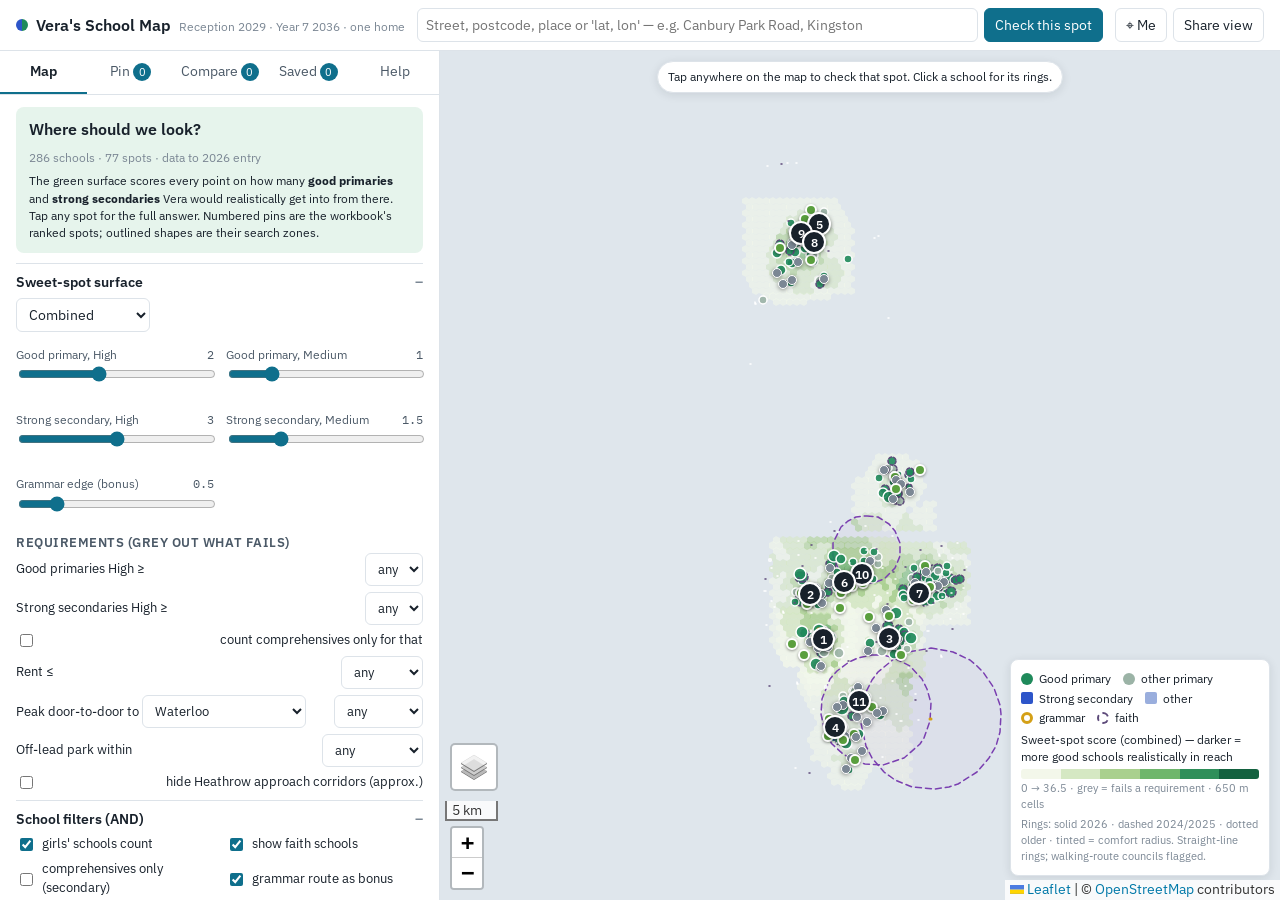
==== index.html @ d2e93e6a "Vera's School Map — interactive map, data, yearly-refresh tooling Co-Authored-By: Claude Fable 5.1 <" ====
<!doctype html>
<html lang="en-GB">
<head>
<meta charset="utf-8">
<meta name="viewport" content="width=device-width, initial-scale=1, viewport-fit=cover">
<title>Vera's School Map</title>
<meta name="description" content="Where to rent in the UK from autumn 2028 so that one home works for state Reception 2029 and secondary 2036 — schools, chance of a place, rent, commute.">
<link rel="manifest" href="manifest.webmanifest">
<link rel="icon" href="icon.svg" type="image/svg+xml">
<link rel="apple-touch-icon" href="icon.svg">
<meta name="theme-color" content="#0f6f8c">
<meta name="apple-mobile-web-app-capable" content="yes">
<meta name="apple-mobile-web-app-title" content="School Map">
<link rel="preconnect" href="https://fonts.googleapis.com">
<link rel="stylesheet" href="https://fonts.googleapis.com/css2?family=IBM+Plex+Sans:ital,wght@0,400;0,500;0,600;1,400&family=IBM+Plex+Mono:wght@400;500&display=swap">
<link rel="stylesheet" href="vendor/leaflet.css">
<link rel="stylesheet" href="app.css">
</head>
<body>
<div id="app">
  <header id="topbar">
    <div class="brand"><span class="brand-mark"></span><span class="brand-name">Vera's School Map</span><span class="brand-sub">Reception 2029 · Year 7 2036 · one home</span></div>
    <form id="searchForm" class="search" autocomplete="off">
      <input id="searchBox" type="search" placeholder="Street, postcode, place or 'lat, lon' — e.g. Canbury Park Road, Kingston" aria-label="Search a postcode or coordinates">
      <button type="submit" class="btn btn-primary">Check this spot</button>
    </form>
    <div class="topbar-actions">
      <button id="btnLocate" class="btn btn-ghost" title="Use my location">⌖ Me</button>
      <button id="btnShare" class="btn btn-ghost" title="Copy a link to this view">Share view</button>
      <button id="btnPanel" class="btn btn-ghost only-mobile" aria-expanded="true">Panel</button>
    </div>
  </header>

  <main id="main">
    <aside id="panel" class="open">
      <nav class="tabs" role="tablist">
        <button class="tab active" data-tab="explore" role="tab">Map</button>
        <button class="tab" data-tab="pin" role="tab">Pin <span id="pinBadge" class="badge" hidden></span></button>
        <button class="tab" data-tab="compare" role="tab">Compare <span id="compareBadge" class="badge" hidden></span></button>
        <button class="tab" data-tab="saved" role="tab">Saved <span id="savedBadge" class="badge" hidden></span></button>
        <button class="tab" data-tab="help" role="tab">Help</button>
      </nav>
      <div class="panel-body">
        <section id="tab-explore" class="tabpane active"></section>
        <section id="tab-pin" class="tabpane"></section>
        <section id="tab-compare" class="tabpane"></section>
        <section id="tab-saved" class="tabpane"></section>
        <section id="tab-help" class="tabpane"></section>
      </div>
    </aside>
    <div id="mapwrap">
      <div id="map" role="application" aria-label="Map"></div>
      <div id="legend" class="legend"></div>
      <div id="hint" class="hint">Tap anywhere on the map to check that spot. Click a school for its rings.</div>
      <div id="toast" class="toast" hidden></div>
    </div>
  </main>
</div>

<script src="vendor/leaflet.js"></script>
<!-- data: one global each, editable without rebuilding the app -->
<script src="data/config.js"></script>
<script src="data/rules.js"></script>
<script src="data/schools.js"></script>
<script src="data/homes.js"></script>
<script src="data/chance_ref.js"></script>
<script src="data/rents.js"></script>
<script src="data/commute_costs.js"></script>
<script src="data/areas.js"></script>
<script src="data/meta.js"></script>
<script src="data/stations.js"></script>
<script src="data/parks.js"></script>
<script src="data/extras.js"></script>
<script src="data/nature.js"></script>
<script src="engine.js"></script>
<script src="app.js"></script>
<script src="panel.js"></script>
<script src="chat.js"></script>
<script src="enrich.js"></script>
</body>
</html>
---- vendor/leaflet.css ----
/* required styles */

.leaflet-pane,
.leaflet-tile,
.leaflet-marker-icon,
.leaflet-marker-shadow,
.leaflet-tile-container,
.leaflet-pane > svg,
.leaflet-pane > canvas,
.leaflet-zoom-box,
.leaflet-image-layer,
.leaflet-layer {
	position: absolute;
	left: 0;
	top: 0;
	}
.leaflet-container {
	overflow: hidden;
	}
.leaflet-tile,
.leaflet-marker-icon,
.leaflet-marker-shadow {
	-webkit-user-select: none;
	   -moz-user-select: none;
	        user-select: none;
	  -webkit-user-drag: none;
	}
/* Prevents IE11 from highlighting tiles in blue */
.leaflet-tile::selection {
	background: transparent;
}
/* Safari renders non-retina tile on retina better with this, but Chrome is worse */
.leaflet-safari .leaflet-tile {
	image-rendering: -webkit-optimize-contrast;
	}
/* hack that prevents hw layers "stretching" when loading new tiles */
.leaflet-safari .leaflet-tile-container {
	width: 1600px;
	height: 1600px;
	-webkit-transform-origin: 0 0;
	}
.leaflet-marker-icon,
.leaflet-marker-shadow {
	display: block;
	}
/* .leaflet-container svg: reset svg max-width decleration shipped in Joomla! (joomla.org) 3.x */
/* .leaflet-container img: map is broken in FF if you have max-width: 100% on tiles */
.leaflet-container .leaflet-overlay-pane svg {
	max-width: none !important;
	max-height: none !important;
	}
.leaflet-container .leaflet-marker-pane img,
.leaflet-container .leaflet-shadow-pane img,
.leaflet-container .leaflet-tile-pane img,
.leaflet-container img.leaflet-image-layer,
.leaflet-container .leaflet-tile {
	max-width: none !important;
	max-height: none !important;
	width: auto;
	padding: 0;
	}

.leaflet-container img.leaflet-tile {
	/* See: https://bugs.chromium.org/p/chromium/issues/detail?id=600120 */
	mix-blend-mode: plus-lighter;
}

.leaflet-container.leaflet-touch-zoom {
	-ms-touch-action: pan-x pan-y;
	touch-action: pan-x pan-y;
	}
.leaflet-container.leaflet-touch-drag {
	-ms-touch-action: pinch-zoom;
	/* Fallback for FF which doesn't support pinch-zoom */
	touch-action: none;
	touch-action: pinch-zoom;
}
.leaflet-container.leaflet-touch-drag.leaflet-touch-zoom {
	-ms-touch-action: none;
	touch-action: none;
}
.leaflet-container {
	-webkit-tap-highlight-color: transparent;
}
.leaflet-container a {
	-webkit-tap-highlight-color: rgba(51, 181, 229, 0.4);
}
.leaflet-tile {
	filter: inherit;
	visibility: hidden;
	}
.leaflet-tile-loaded {
	visibility: inherit;
	}
.leaflet-zoom-box {
	width: 0;
	height: 0;
	-moz-box-sizing: border-box;
	     box-sizing: border-box;
	z-index: 800;
	}
/* workaround for https://bugzilla.mozilla.org/show_bug.cgi?id=888319 */
.leaflet-overlay-pane svg {
	-moz-user-select: none;
	}

.leaflet-pane         { z-index: 400; }

.leaflet-tile-pane    { z-index: 200; }
.leaflet-overlay-pane { z-index: 400; }
.leaflet-shadow-pane  { z-index: 500; }
.leaflet-marker-pane  { z-index: 600; }
.leaflet-tooltip-pane   { z-index: 650; }
.leaflet-popup-pane   { z-index: 700; }

.leaflet-map-pane canvas { z-index: 100; }
.leaflet-map-pane svg    { z-index: 200; }

.leaflet-vml-shape {
	width: 1px;
	height: 1px;
	}
.lvml {
	behavior: url(#default#VML);
	display: inline-block;
	position: absolute;
	}


/* control positioning */

.leaflet-control {
	position: relative;
	z-index: 800;
	pointer-events: visiblePainted; /* IE 9-10 doesn't have auto */
	pointer-events: auto;
	}
.leaflet-top,
.leaflet-bottom {
	position: absolute;
	z-index: 1000;
	pointer-events: none;
	}
.leaflet-top {
	top: 0;
	}
.leaflet-right {
	right: 0;
	}
.leaflet-bottom {
	bottom: 0;
	}
.leaflet-left {
	left: 0;
	}
.leaflet-control {
	float: left;
	clear: both;
	}
.leaflet-right .leaflet-control {
	float: right;
	}
.leaflet-top .leaflet-control {
	margin-top: 10px;
	}
.leaflet-bottom .leaflet-control {
	margin-bottom: 10px;
	}
.leaflet-left .leaflet-control {
	margin-left: 10px;
	}
.leaflet-right .leaflet-control {
	margin-right: 10px;
	}


/* zoom and fade animations */

.leaflet-fade-anim .leaflet-popup {
	opacity: 0;
	-webkit-transition: opacity 0.2s linear;
	   -moz-transition: opacity 0.2s linear;
	        transition: opacity 0.2s linear;
	}
.leaflet-fade-anim .leaflet-map-pane .leaflet-popup {
	opacity: 1;
	}
.leaflet-zoom-animated {
	-webkit-transform-origin: 0 0;
	    -ms-transform-origin: 0 0;
	        transform-origin: 0 0;
	}
svg.leaflet-zoom-animated {
	will-change: transform;
}

.leaflet-zoom-anim .leaflet-zoom-animated {
	-webkit-transition: -webkit-transform 0.25s cubic-bezier(0,0,0.25,1);
	   -moz-transition:    -moz-transform 0.25s cubic-bezier(0,0,0.25,1);
	        transition:         transform 0.25s cubic-bezier(0,0,0.25,1);
	}
.leaflet-zoom-anim .leaflet-tile,
.leaflet-pan-anim .leaflet-tile {
	-webkit-transition: none;
	   -moz-transition: none;
	        transition: none;
	}

.leaflet-zoom-anim .leaflet-zoom-hide {
	visibility: hidden;
	}


/* cursors */

.leaflet-interactive {
	cursor: pointer;
	}
.leaflet-grab {
	cursor: -webkit-grab;
	cursor:    -moz-grab;
	cursor:         grab;
	}
.leaflet-crosshair,
.leaflet-crosshair .leaflet-interactive {
	cursor: crosshair;
	}
.leaflet-popup-pane,
.leaflet-control {
	cursor: auto;
	}
.leaflet-dragging .leaflet-grab,
.leaflet-dragging .leaflet-grab .leaflet-interactive,
.leaflet-dragging .leaflet-marker-draggable {
	cursor: move;
	cursor: -webkit-grabbing;
	cursor:    -moz-grabbing;
	cursor:         grabbing;
	}

/* marker & overlays interactivity */
.leaflet-marker-icon,
.leaflet-marker-shadow,
.leaflet-image-layer,
.leaflet-pane > svg path,
.leaflet-tile-container {
	pointer-events: none;
	}

.leaflet-marker-icon.leaflet-interactive,
.leaflet-image-layer.leaflet-interactive,
.leaflet-pane > svg path.leaflet-interactive,
svg.leaflet-image-layer.leaflet-interactive path {
	pointer-events: visiblePainted; /* IE 9-10 doesn't have auto */
	pointer-events: auto;
	}

/* visual tweaks */

.leaflet-container {
	background: #ddd;
	outline-offset: 1px;
	}
.leaflet-container a {
	color: #0078A8;
	}
.leaflet-zoom-box {
	border: 2px dotted #38f;
	background: rgba(255,255,255,0.5);
	}


/* general typography */
.leaflet-container {
	font-family: "Helvetica Neue", Arial, Helvetica, sans-serif;
	font-size: 12px;
	font-size: 0.75rem;
	line-height: 1.5;
	}


/* general toolbar styles */

.leaflet-bar {
	box-shadow: 0 1px 5px rgba(0,0,0,0.65);
	border-radius: 4px;
	}
.leaflet-bar a {
	background-color: #fff;
	border-bottom: 1px solid #ccc;
	width: 26px;
	height: 26px;
	line-height: 26px;
	display: block;
	text-align: center;
	text-decoration: none;
	color: black;
	}
.leaflet-bar a,
.leaflet-control-layers-toggle {
	background-position: 50% 50%;
	background-repeat: no-repeat;
	display: block;
	}
.leaflet-bar a:hover,
.leaflet-bar a:focus {
	background-color: #f4f4f4;
	}
.leaflet-bar a:first-child {
	border-top-left-radius: 4px;
	border-top-right-radius: 4px;
	}
.leaflet-bar a:last-child {
	border-bottom-left-radius: 4px;
	border-bottom-right-radius: 4px;
	border-bottom: none;
	}
.leaflet-bar a.leaflet-disabled {
	cursor: default;
	background-color: #f4f4f4;
	color: #bbb;
	}

.leaflet-touch .leaflet-bar a {
	width: 30px;
	height: 30px;
	line-height: 30px;
	}
.leaflet-touch .leaflet-bar a:first-child {
	border-top-left-radius: 2px;
	border-top-right-radius: 2px;
	}
.leaflet-touch .leaflet-bar a:last-child {
	border-bottom-left-radius: 2px;
	border-bottom-right-radius: 2px;
	}

/* zoom control */

.leaflet-control-zoom-in,
.leaflet-control-zoom-out {
	font: bold 18px 'Lucida Console', Monaco, monospace;
	text-indent: 1px;
	}

.leaflet-touch .leaflet-control-zoom-in, .leaflet-touch .leaflet-control-zoom-out  {
	font-size: 22px;
	}


/* layers control */

.leaflet-control-layers {
	box-shadow: 0 1px 5px rgba(0,0,0,0.4);
	background: #fff;
	border-radius: 5px;
	}
.leaflet-control-layers-toggle {
	background-image: url(images/layers.png);
	width: 36px;
	height: 36px;
	}
.leaflet-retina .leaflet-control-layers-toggle {
	background-image: url(images/layers-2x.png);
	background-size: 26px 26px;
	}
.leaflet-touch .leaflet-control-layers-toggle {
	width: 44px;
	height: 44px;
	}
.leaflet-control-layers .leaflet-control-layers-list,
.leaflet-control-layers-expanded .leaflet-control-layers-toggle {
	display: none;
	}
.leaflet-control-layers-expanded .leaflet-control-layers-list {
	display: block;
	position: relative;
	}
.leaflet-control-layers-expanded {
	padding: 6px 10px 6px 6px;
	color: #333;
	background: #fff;
	}
.leaflet-control-layers-scrollbar {
	overflow-y: scroll;
	overflow-x: hidden;
	padding-right: 5px;
	}
.leaflet-control-layers-selector {
	margin-top: 2px;
	position: relative;
	top: 1px;
	}
.leaflet-control-layers label {
	display: block;
	font-size: 13px;
	font-size: 1.08333em;
	}
.leaflet-control-layers-separator {
	height: 0;
	border-top: 1px solid #ddd;
	margin: 5px -10px 5px -6px;
	}

/* Default icon URLs */
.leaflet-default-icon-path { /* used only in path-guessing heuristic, see L.Icon.Default */
	background-image: url(images/marker-icon.png);
	}


/* attribution and scale controls */

.leaflet-container .leaflet-control-attribution {
	background: #fff;
	background: rgba(255, 255, 255, 0.8);
	margin: 0;
	}
.leaflet-control-attribution,
.leaflet-control-scale-line {
	padding: 0 5px;
	color: #333;
	line-height: 1.4;
	}
.leaflet-control-attribution a {
	text-decoration: none;
	}
.leaflet-control-attribution a:hover,
.leaflet-control-attribution a:focus {
	text-decoration: underline;
	}
.leaflet-attribution-flag {
	display: inline !important;
	vertical-align: baseline !important;
	width: 1em;
	height: 0.6669em;
	}
.leaflet-left .leaflet-control-scale {
	margin-left: 5px;
	}
.leaflet-bottom .leaflet-control-scale {
	margin-bottom: 5px;
	}
.leaflet-control-scale-line {
	border: 2px solid #777;
	border-top: none;
	line-height: 1.1;
	padding: 2px 5px 1px;
	white-space: nowrap;
	-moz-box-sizing: border-box;
	     box-sizing: border-box;
	background: rgba(255, 255, 255, 0.8);
	text-shadow: 1px 1px #fff;
	}
.leaflet-control-scale-line:not(:first-child) {
	border-top: 2px solid #777;
	border-bottom: none;
	margin-top: -2px;
	}
.leaflet-control-scale-line:not(:first-child):not(:last-child) {
	border-bottom: 2px solid #777;
	}

.leaflet-touch .leaflet-control-attribution,
.leaflet-touch .leaflet-control-layers,
.leaflet-touch .leaflet-bar {
	box-shadow: none;
	}
.leaflet-touch .leaflet-control-layers,
.leaflet-touch .leaflet-bar {
	border: 2px solid rgba(0,0,0,0.2);
	background-clip: padding-box;
	}


/* popup */

.leaflet-popup {
	position: absolute;
	text-align: center;
	margin-bottom: 20px;
	}
.leaflet-popup-content-wrapper {
	padding: 1px;
	text-align: left;
	border-radius: 12px;
	}
.leaflet-popup-content {
	margin: 13px 24px 13px 20px;
	line-height: 1.3;
	font-size: 13px;
	font-size: 1.08333em;
	min-height: 1px;
	}
.leaflet-popup-content p {
	margin: 17px 0;
	margin: 1.3em 0;
	}
.leaflet-popup-tip-container {
	width: 40px;
	height: 20px;
	position: absolute;
	left: 50%;
	margin-top: -1px;
	margin-left: -20px;
	overflow: hidden;
	pointer-events: none;
	}
.leaflet-popup-tip {
	width: 17px;
	height: 17px;
	padding: 1px;

	margin: -10px auto 0;
	pointer-events: auto;

	-webkit-transform: rotate(45deg);
	   -moz-transform: rotate(45deg);
	    -ms-transform: rotate(45deg);
	        transform: rotate(45deg);
	}
.leaflet-popup-content-wrapper,
.leaflet-popup-tip {
	background: white;
	color: #333;
	box-shadow: 0 3px 14px rgba(0,0,0,0.4);
	}
.leaflet-container a.leaflet-popup-close-button {
	position: absolute;
	top: 0;
	right: 0;
	border: none;
	text-align: center;
	width: 24px;
	height: 24px;
	font: 16px/24px Tahoma, Verdana, sans-serif;
	color: #757575;
	text-decoration: none;
	background: transparent;
	}
.leaflet-container a.leaflet-popup-close-button:hover,
.leaflet-container a.leaflet-popup-close-button:focus {
	color: #585858;
	}
.leaflet-popup-scrolled {
	overflow: auto;
	}

.leaflet-oldie .leaflet-popup-content-wrapper {
	-ms-zoom: 1;
	}
.leaflet-oldie .leaflet-popup-tip {
	width: 24px;
	margin: 0 auto;

	-ms-filter: "progid:DXImageTransform.Microsoft.Matrix(M11=0.70710678, M12=0.70710678, M21=-0.70710678, M22=0.70710678)";
	filter: progid:DXImageTransform.Microsoft.Matrix(M11=0.70710678, M12=0.70710678, M21=-0.70710678, M22=0.70710678);
	}

.leaflet-oldie .leaflet-control-zoom,
.leaflet-oldie .leaflet-control-layers,
.leaflet-oldie .leaflet-popup-content-wrapper,
.leaflet-oldie .leaflet-popup-tip {
	border: 1px solid #999;
	}


/* div icon */

.leaflet-div-icon {
	background: #fff;
	border: 1px solid #666;
	}


/* Tooltip */
/* Base styles for the element that has a tooltip */
.leaflet-tooltip {
	position: absolute;
	padding: 6px;
	background-color: #fff;
	border: 1px solid #fff;
	border-radius: 3px;
	color: #222;
	white-space: nowrap;
	-webkit-user-select: none;
	-moz-user-select: none;
	-ms-user-select: none;
	user-select: none;
	pointer-events: none;
	box-shadow: 0 1px 3px rgba(0,0,0,0.4);
	}
.leaflet-tooltip.leaflet-interactive {
	cursor: pointer;
	pointer-events: auto;
	}
.leaflet-tooltip-top:before,
.leaflet-tooltip-bottom:before,
.leaflet-tooltip-left:before,
.leaflet-tooltip-right:before {
	position: absolute;
	pointer-events: none;
	border: 6px solid transparent;
	background: transparent;
	content: "";
	}

/* Directions */

.leaflet-tooltip-bottom {
	margin-top: 6px;
}
.leaflet-tooltip-top {
	margin-top: -6px;
}
.leaflet-tooltip-bottom:before,
.leaflet-tooltip-top:before {
	left: 50%;
	margin-left: -6px;
	}
.leaflet-tooltip-top:before {
	bottom: 0;
	margin-bottom: -12px;
	border-top-color: #fff;
	}
.leaflet-tooltip-bottom:before {
	top: 0;
	margin-top: -12px;
	margin-left: -6px;
	border-bottom-color: #fff;
	}
.leaflet-tooltip-left {
	margin-left: -6px;
}
.leaflet-tooltip-right {
	margin-left: 6px;
}
.leaflet-tooltip-left:before,
.leaflet-tooltip-right:before {
	top: 50%;
	margin-top: -6px;
	}
.leaflet-tooltip-left:before {
	right: 0;
	margin-right: -12px;
	border-left-color: #fff;
	}
.leaflet-tooltip-right:before {
	left: 0;
	margin-left: -12px;
	border-right-color: #fff;
	}

/* Printing */

@media print {
	/* Prevent printers from removing background-images of controls. */
	.leaflet-control {
		-webkit-print-color-adjust: exact;
		print-color-adjust: exact;
		}
	}
---- app.css ----
/* Layout: top bar, left panel (bottom sheet on phones), map fills the rest. */
:root {
  --bg: #f3f5f7; --panel: #ffffff; --ink: #18212b; --ink-2: #4b5967; --ink-3: #7b8794; --line: #dde3e9; --line-2: #eef1f4;
  --accent: #0f6f8c; --accent-ink: #ffffff; --accent-soft: #e3f1f6;
  --prim: #1f8a5b; --prim-weak: #9bb3a6; --sec: #2d55c9; --sec-weak: #9aaedd; --sec-above: #6f87d6;
  --high: #1e8e4e; --medium: #d99a1b; --low: #e0702c; --verylow: #c0392b; --test: #7a3fb0; --unknown: #8a94a0; --faith: #a98bd0; --far: #5f9aa3;
  --good-bg: #e6f4ec; --warn-bg: #fbf1dc; --bad-bg: #f9e4e2;
  --font: 'IBM Plex Sans', system-ui, -apple-system, 'Segoe UI', Roboto, sans-serif;
  --mono: 'IBM Plex Mono', ui-monospace, 'SF Mono', Menlo, monospace;
  --radius: 8px; --shadow: 0 2px 10px rgba(20, 30, 40, .10);
  --panel-w: 440px;
  color-scheme: light;
}
@media (prefers-color-scheme: dark) { :root:not([data-theme="light"]) {
  --bg: #121a22; --panel: #18222c; --ink: #e8edf2; --ink-2: #b7c2cd; --ink-3: #8795a3; --line: #2a3745; --line-2: #22303d;
  --accent: #4fb3cf; --accent-ink: #0b1a20; --accent-soft: #15303a; --good-bg: #163526; --warn-bg: #3a2e12; --bad-bg: #3d1d1b;
  --prim: #3ab07a; --sec: #6f8fe8; --shadow: 0 2px 12px rgba(0,0,0,.5); color-scheme: dark; } }
:root[data-theme="dark"] {
  --bg: #121a22; --panel: #18222c; --ink: #e8edf2; --ink-2: #b7c2cd; --ink-3: #8795a3; --line: #2a3745; --line-2: #22303d;
  --accent: #4fb3cf; --accent-ink: #0b1a20; --accent-soft: #15303a; --good-bg: #163526; --warn-bg: #3a2e12; --bad-bg: #3d1d1b;
  --prim: #3ab07a; --sec: #6f8fe8; --shadow: 0 2px 12px rgba(0,0,0,.5); color-scheme: dark; }

* { box-sizing: border-box; }
html, body { height: 100%; margin: 0; }
body { font: 14px/1.45 var(--font); color: var(--ink); background: var(--bg); overflow: hidden; }
#app { height: 100%; display: flex; flex-direction: column; }
h1, h2, h3, h4 { margin: 0; text-wrap: balance; font-weight: 600; }
h2 { font-size: 16px; } h3 { font-size: 14px; } h4 { font-size: 13px; color: var(--ink-2); text-transform: uppercase; letter-spacing: .04em; }
a { color: var(--accent); }
button { font: inherit; }
input, select { font: inherit; color: var(--ink); background: var(--panel); border: 1px solid var(--line); border-radius: 6px; padding: 6px 8px; }
input[type=range] { padding: 0; width: 100%; accent-color: var(--accent); }
.num { font-family: var(--mono); font-variant-numeric: tabular-nums; }
.muted { color: var(--ink-3); } .small { font-size: 12px; } .tiny { font-size: 11px; }
.btn { border: 1px solid var(--line); background: var(--panel); color: var(--ink); border-radius: 6px; padding: 6px 10px; cursor: pointer; white-space: nowrap; }
.btn:hover { border-color: var(--accent); }
.btn-primary { background: var(--accent); color: var(--accent-ink); border-color: var(--accent); }
.btn-ghost { background: transparent; }
.btn-sm { padding: 3px 8px; font-size: 12px; }
.btn:focus-visible, input:focus-visible, .tab:focus-visible { outline: 2px solid var(--accent); outline-offset: 1px; }

/* top bar */
#topbar { display: flex; align-items: center; gap: 12px; padding: 8px max(16px, env(safe-area-inset-right, 0px)) 8px max(16px, env(safe-area-inset-left, 0px)); background: var(--panel); border-bottom: 1px solid var(--line); flex-wrap: wrap; }
.brand { display: flex; align-items: baseline; gap: 8px; min-width: 0; }
.brand-mark { width: 12px; height: 12px; border-radius: 50%; background: conic-gradient(var(--prim) 0 50%, var(--sec) 50% 100%); align-self: center; }
.brand-name { font-weight: 600; font-size: 16px; white-space: nowrap; }
.brand-sub { color: var(--ink-3); font-size: 12px; white-space: nowrap; }
.search { display: flex; gap: 6px; flex: 1 1 320px; min-width: 0; }
.search { position: relative; }
.search input { flex: 1; min-width: 0; }
.search-results { position: absolute; top: 100%; left: 0; right: 0; z-index: 1200; background: var(--panel); border: 1px solid var(--line); border-radius: 8px; box-shadow: var(--shadow); margin-top: 4px; overflow: hidden; }
.search-results button { display: block; width: 100%; text-align: left; border: 0; background: transparent; padding: 8px 10px; color: var(--ink); cursor: pointer; border-bottom: 1px solid var(--line-2); }
.search-results button:hover { background: var(--accent-soft); }
.topbar-actions { display: flex; gap: 6px; }
.only-mobile { display: none; }

/* main split */
#main { flex: 1; display: flex; min-height: 0; position: relative; }
#panel { width: var(--panel-w); flex: 0 0 var(--panel-w); background: var(--panel); border-right: 1px solid var(--line); display: flex; flex-direction: column; min-height: 0; }
.tabs { display: flex; border-bottom: 1px solid var(--line); overflow-x: auto; }
.tab { flex: 1; border: 0; background: transparent; padding: 10px 6px; color: var(--ink-2); cursor: pointer; border-bottom: 2px solid transparent; white-space: nowrap; }
.tab.active { color: var(--ink); border-bottom-color: var(--accent); font-weight: 600; }
.badge { display: inline-block; min-width: 18px; padding: 0 5px; border-radius: 9px; background: var(--accent); color: var(--accent-ink); font-size: 11px; line-height: 18px; text-align: center; }
.panel-body { flex: 1; overflow-y: auto; min-height: 0; padding: 12px 16px 24px; }
.tabpane { display: none; } .tabpane.active { display: block; }
#mapwrap { flex: 1; position: relative; min-width: 0; }
#map { position: absolute; inset: 0; background: #dfe6ec; }
.leaflet-container { font: inherit; }

/* panel components */
.card { border: 1px solid var(--line); border-radius: var(--radius); padding: 10px 12px; margin: 10px 0; background: var(--panel); }
.card.tone-good { background: var(--good-bg); border-color: transparent; } .card.tone-warn { background: var(--warn-bg); border-color: transparent; } .card.tone-bad { background: var(--bad-bg); border-color: transparent; }
details.sec { border-top: 1px solid var(--line); padding: 8px 0; }
details.sec > summary { cursor: pointer; font-weight: 600; list-style: none; display: flex; justify-content: space-between; align-items: center; }
details.sec > summary::after { content: '+'; color: var(--ink-3); } details.sec[open] > summary::after { content: '–'; }
.row { display: flex; gap: 8px; align-items: center; flex-wrap: wrap; }
.row.between { justify-content: space-between; }
.grid2 { display: grid; grid-template-columns: 1fr 1fr; gap: 6px 12px; }
.reqs { display: flex; flex-direction: column; gap: 6px; }
.reqs label.ctl { justify-content: space-between; }
.reqs label.ctl select { max-width: 55%; }
.kv { display: grid; grid-template-columns: minmax(90px, 38%) 1fr; gap: 3px 10px; font-size: 13px; }
.kv dt { color: var(--ink-3); } .kv dd { margin: 0; min-width: 0; }
label.ctl { display: flex; align-items: center; gap: 6px; font-size: 13px; }
label.ctl input[type=checkbox] { accent-color: var(--accent); }
.ctl-block { margin: 8px 0; }
.ctl-block .lab { display: flex; justify-content: space-between; font-size: 12px; color: var(--ink-2); }
.chip { display: inline-block; padding: 1px 7px; border-radius: 10px; font-size: 11px; font-weight: 500; border: 1px solid var(--line); color: var(--ink-2); background: var(--panel); white-space: nowrap; }
.chip.ch-high { background: var(--high); color: #fff; border-color: transparent; } .chip.ch-medium { background: var(--medium); color: #1b1b1b; border-color: transparent; }
.chip.ch-low { background: var(--low); color: #fff; border-color: transparent; } .chip.ch-verylow { background: var(--verylow); color: #fff; border-color: transparent; }
.chip.ch-test { background: var(--test); color: #fff; border-color: transparent; } .chip.ch-unknown { background: var(--unknown); color: #fff; border-color: transparent; }
.chip.ch-faith { background: var(--faith); color: #1b1b1b; border-color: transparent; } .chip.ch-far { background: var(--far); color: #fff; border-color: transparent; }
.chip.phase-P { border-color: var(--prim); color: var(--prim); } .chip.phase-S { border-color: var(--sec); color: var(--sec); }
.chip.q-good { background: var(--good-bg); border-color: transparent; color: var(--ink); } .chip.q-no { background: var(--line-2); }
.schools-list { display: flex; flex-direction: column; gap: 6px; }
.school-row { border: 1px solid var(--line); border-radius: 6px; padding: 8px 10px; cursor: pointer; }
.school-row:hover { border-color: var(--accent); }
.school-row .name { font-weight: 600; }
.school-row .meta { color: var(--ink-2); font-size: 12px; margin-top: 2px; }
.school-row .reason { font-size: 12px; margin-top: 4px; }
.school-row .check { font-size: 12px; margin-top: 4px; color: var(--ink-2); }
.school-row .check::before { content: '✓ Check: '; font-weight: 600; }
.school-row.dim { opacity: .6; }
.hist { font-family: var(--mono); font-size: 11px; color: var(--ink-2); margin-top: 4px; }
.verdict { font-size: 15px; }
.stat { display: flex; flex-direction: column; gap: 2px; }
.stat .v { font-family: var(--mono); font-size: 20px; font-weight: 500; } .stat .l { font-size: 11px; color: var(--ink-3); text-transform: uppercase; letter-spacing: .04em; }
.stats { display: grid; grid-template-columns: repeat(4, 1fr); gap: 8px; }
table.tbl { width: 100%; border-collapse: collapse; font-size: 12px; }
table.tbl th, table.tbl td { text-align: left; padding: 4px 6px; border-bottom: 1px solid var(--line-2); vertical-align: top; }
table.tbl th { color: var(--ink-3); font-weight: 500; }
.tblwrap { overflow-x: auto; }
.links { display: flex; flex-wrap: wrap; gap: 6px; }
.links a { display: inline-block; padding: 4px 9px; border: 1px solid var(--line); border-radius: 6px; text-decoration: none; font-size: 12px; }
.links a:hover { border-color: var(--accent); }
.src { font-size: 11px; color: var(--ink-3); }
.src a { color: var(--ink-3); }
.note { font-size: 12px; color: var(--ink-2); background: var(--line-2); padding: 6px 8px; border-radius: 6px; margin: 6px 0; }
textarea.note-in { width: 100%; min-height: 48px; font: inherit; border: 1px solid var(--line); border-radius: 6px; padding: 6px; background: var(--panel); color: var(--ink); }
.pin-head { display: flex; justify-content: space-between; gap: 8px; align-items: flex-start; }
.pin-head h2 { font-size: 17px; }
.rankno { display: inline-grid; place-items: center; width: 22px; height: 22px; border-radius: 50%; background: var(--ink); color: var(--panel); font-size: 12px; font-weight: 600; }

/* legend + hint */
.legend { position: absolute; right: 10px; bottom: 24px; background: var(--panel); border: 1px solid var(--line); border-radius: var(--radius); padding: 8px 10px; font-size: 12px; box-shadow: var(--shadow); max-width: 260px; z-index: 800; }
.legend .ltoggle { display: none; border: 0; background: transparent; color: var(--ink-2); padding: 0; cursor: pointer; font-size: 12px; }
@media (max-width: 820px) { .legend .ltoggle { display: block; } }
.legend .lrow { display: flex; align-items: center; gap: 6px; margin: 2px 0; }
.legend .sw { width: 12px; height: 12px; border-radius: 50%; display: inline-block; flex: 0 0 auto; }
.legend .sw.sq { border-radius: 2px; }
.legend .scale { display: flex; height: 10px; border-radius: 3px; overflow: hidden; margin: 4px 0 2px; }
.legend .scale span { flex: 1; }
.hint { position: absolute; left: 50%; top: 10px; transform: translateX(-50%); background: var(--panel); border: 1px solid var(--line); padding: 6px 10px; border-radius: 20px; font-size: 12px; box-shadow: var(--shadow); z-index: 800; max-width: 90%; text-align: center; }
.toast { position: absolute; left: 50%; bottom: 60px; transform: translateX(-50%); background: var(--ink); color: var(--panel); padding: 8px 14px; border-radius: 20px; font-size: 13px; z-index: 900; }
.leaflet-tooltip.sm-tip { font: 12px var(--font); padding: 4px 8px; }
.pin-marker { width: 22px; height: 22px; border-radius: 50% 50% 50% 0; transform: rotate(-45deg); background: var(--accent); border: 2px solid #fff; box-shadow: 0 1px 4px rgba(0,0,0,.4); }
.pin-marker.active { background: #e4572e; }
.home-marker { display: grid; place-items: center; width: 24px; height: 24px; border-radius: 50%; background: var(--ink); color: #fff; font: 600 12px var(--font); border: 2px solid #fff; box-shadow: 0 1px 4px rgba(0,0,0,.4); }
.home-marker.minor { width: 10px; height: 10px; background: var(--ink-3); border-width: 1px; }
.station-marker { width: 10px; height: 10px; border-radius: 2px; background: #c0392b; border: 2px solid #fff; box-shadow: 0 1px 3px rgba(0,0,0,.4); }
.park-marker { width: 12px; height: 12px; border-radius: 50%; background: #5a9f3e; border: 2px solid #fff; box-shadow: 0 1px 3px rgba(0,0,0,.4); }
.leaflet-popup-content { font: 13px var(--font); margin: 10px 12px; }

@media (max-width: 820px) {
  .only-mobile { display: inline-block; }
  .brand-sub { display: none; }
  #main { flex-direction: column; }
  #mapwrap { order: 0; flex: 1 1 auto; }
  #panel { order: 1; width: 100%; flex: 0 0 46vh; border-right: 0; border-top: 1px solid var(--line); transition: flex-basis .2s; }
  #panel.collapsed { flex-basis: 44px; }
  #panel.collapsed .panel-body { display: none; }
  #panel.tall { flex-basis: 72vh; }
  #topbar { gap: 6px; padding-block: 6px; }
  .search { flex-basis: 100%; order: 3; }
  .topbar-actions { margin-left: auto; }
  .btn { padding: 5px 8px; font-size: 13px; }
  .legend.min .lbody { display: none; }
  .hint { top: 6px; font-size: 11px; }
  .panel-body { padding: 10px 16px 20px; }
  .legend { right: 8px; bottom: 8px; max-width: 46%; font-size: 11px; }
  .stats { grid-template-columns: repeat(2, 1fr); }
  .tab { padding: 10px 4px; font-size: 13px; }
}
@media (prefers-reduced-motion: reduce) { * { transition: none !important; } }

/* assistant */
.chat-msgs { max-height: 320px; overflow-y: auto; display: flex; flex-direction: column; gap: 6px; }
.msg { padding: 7px 10px; border-radius: 10px; font-size: 13px; max-width: 95%; }
.msg.user { align-self: flex-end; background: var(--accent-soft); }
.msg.assistant { align-self: flex-start; background: var(--line-2); }
.msg p { margin: 0 0 6px; } .msg p:last-child { margin: 0; } .msg ul { margin: 4px 0; padding-left: 18px; }
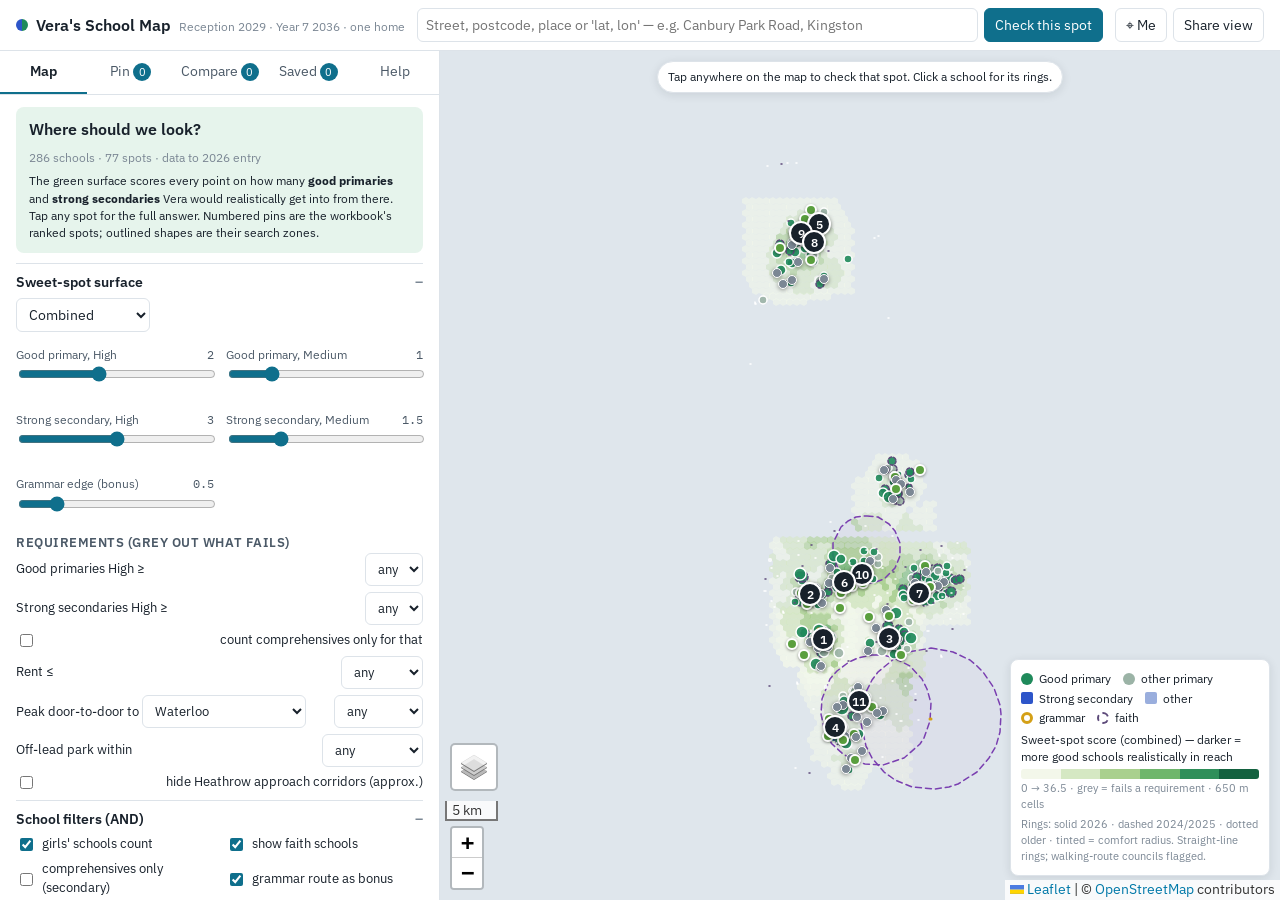
==== commit e6cb1eb4: "Zones as drawn-area searches on Rightmove/Zoopla; zones stop at the Thames Co-Authored-By: Claude Fa" ====
--- a/index.html
+++ b/index.html
@@ -13,8 +13,8 @@
 <meta name="apple-mobile-web-app-title" content="School Map">
 <link rel="preconnect" href="https://fonts.googleapis.com">
 <link rel="stylesheet" href="https://fonts.googleapis.com/css2?family=IBM+Plex+Sans:ital,wght@0,400;0,500;0,600;1,400&family=IBM+Plex+Mono:wght@400;500&display=swap">
-<link rel="stylesheet" href="vendor/leaflet.css">
-<link rel="stylesheet" href="app.css">
+<link rel="stylesheet" href="vendor/leaflet.css?v=202611020901">
+<link rel="stylesheet" href="app.css?v=202611020901">
 </head>
 <body>
 <div id="app">
@@ -57,25 +57,25 @@
   </main>
 </div>
 
-<script src="vendor/leaflet.js"></script>
+<script src="vendor/leaflet.js?v=202611020901"></script>
 <!-- data: one global each, editable without rebuilding the app -->
-<script src="data/config.js"></script>
-<script src="data/rules.js"></script>
-<script src="data/schools.js"></script>
-<script src="data/homes.js"></script>
-<script src="data/chance_ref.js"></script>
-<script src="data/rents.js"></script>
-<script src="data/commute_costs.js"></script>
-<script src="data/areas.js"></script>
-<script src="data/meta.js"></script>
-<script src="data/stations.js"></script>
-<script src="data/parks.js"></script>
-<script src="data/extras.js"></script>
-<script src="data/nature.js"></script>
-<script src="engine.js"></script>
-<script src="app.js"></script>
-<script src="panel.js"></script>
-<script src="chat.js"></script>
-<script src="enrich.js"></script>
+<script src="data/config.js?v=202611020901"></script>
+<script src="data/rules.js?v=202611020901"></script>
+<script src="data/schools.js?v=202611020901"></script>
+<script src="data/homes.js?v=202611020901"></script>
+<script src="data/chance_ref.js?v=202611020901"></script>
+<script src="data/rents.js?v=202611020901"></script>
+<script src="data/commute_costs.js?v=202611020901"></script>
+<script src="data/areas.js?v=202611020901"></script>
+<script src="data/meta.js?v=202611020901"></script>
+<script src="data/stations.js?v=202611020901"></script>
+<script src="data/parks.js?v=202611020901"></script>
+<script src="data/extras.js?v=202611020901"></script>
+<script src="data/nature.js?v=202611020901"></script>
+<script src="engine.js?v=202611020901"></script>
+<script src="app.js?v=202611020901"></script>
+<script src="panel.js?v=202611020901"></script>
+<script src="chat.js?v=202611020901"></script>
+<script src="enrich.js?v=202611020901"></script>
 </body>
 </html>
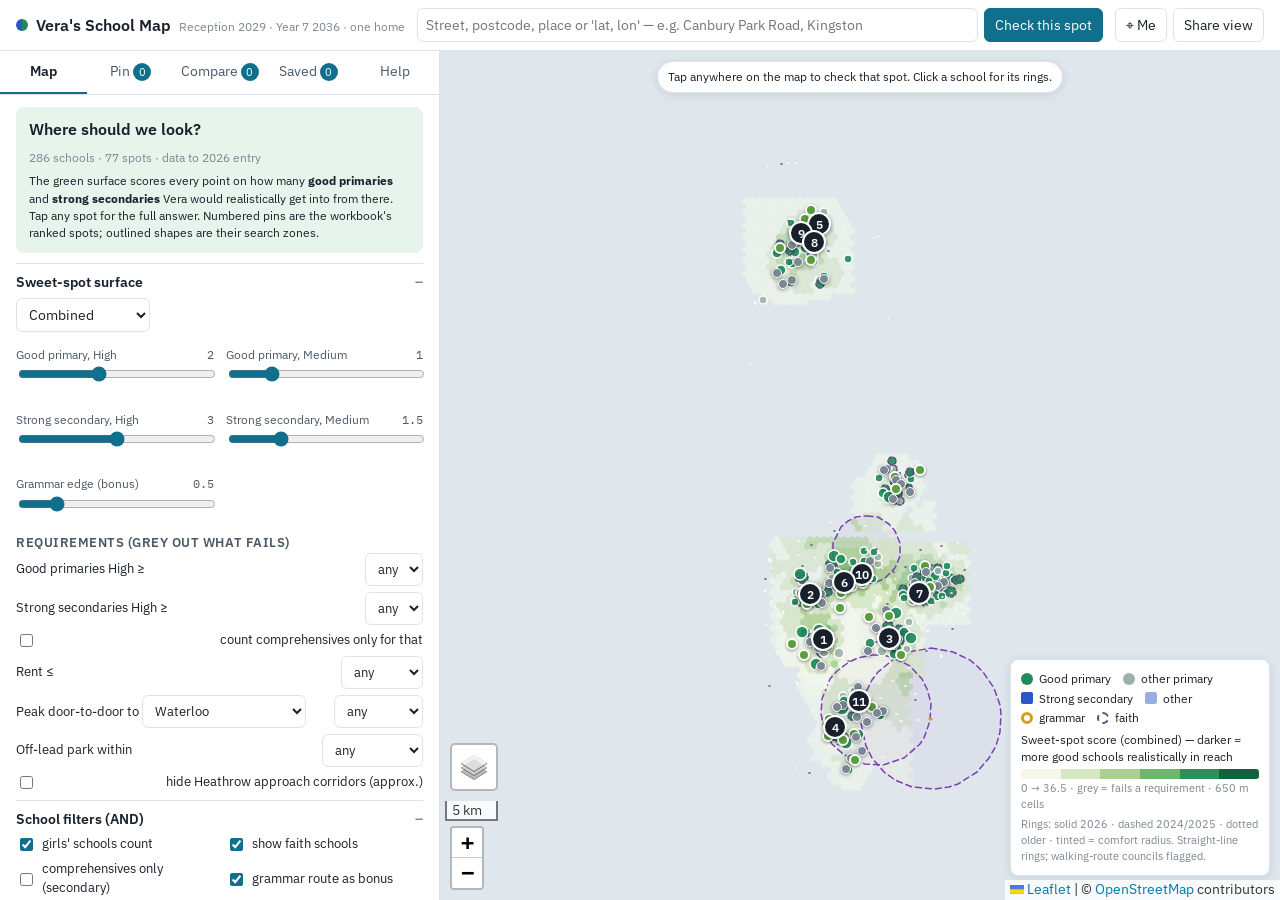
==== commit b913a204: "Drawn-zone Rightmove/Zoopla links at the top of the listings section Co-Authored-By: Claude Fable 5." ====
--- a/index.html
+++ b/index.html
@@ -13,8 +13,8 @@
 <meta name="apple-mobile-web-app-title" content="School Map">
 <link rel="preconnect" href="https://fonts.googleapis.com">
 <link rel="stylesheet" href="https://fonts.googleapis.com/css2?family=IBM+Plex+Sans:ital,wght@0,400;0,500;0,600;1,400&family=IBM+Plex+Mono:wght@400;500&display=swap">
-<link rel="stylesheet" href="vendor/leaflet.css?v=202611020901">
-<link rel="stylesheet" href="app.css?v=202611020901">
+<link rel="stylesheet" href="vendor/leaflet.css?v=202611020916">
+<link rel="stylesheet" href="app.css?v=202611020916">
 </head>
 <body>
 <div id="app">
@@ -57,25 +57,25 @@
   </main>
 </div>
 
-<script src="vendor/leaflet.js?v=202611020901"></script>
+<script src="vendor/leaflet.js?v=202611020916"></script>
 <!-- data: one global each, editable without rebuilding the app -->
-<script src="data/config.js?v=202611020901"></script>
-<script src="data/rules.js?v=202611020901"></script>
-<script src="data/schools.js?v=202611020901"></script>
-<script src="data/homes.js?v=202611020901"></script>
-<script src="data/chance_ref.js?v=202611020901"></script>
-<script src="data/rents.js?v=202611020901"></script>
-<script src="data/commute_costs.js?v=202611020901"></script>
-<script src="data/areas.js?v=202611020901"></script>
-<script src="data/meta.js?v=202611020901"></script>
-<script src="data/stations.js?v=202611020901"></script>
-<script src="data/parks.js?v=202611020901"></script>
-<script src="data/extras.js?v=202611020901"></script>
-<script src="data/nature.js?v=202611020901"></script>
-<script src="engine.js?v=202611020901"></script>
-<script src="app.js?v=202611020901"></script>
-<script src="panel.js?v=202611020901"></script>
-<script src="chat.js?v=202611020901"></script>
-<script src="enrich.js?v=202611020901"></script>
+<script src="data/config.js?v=202611020916"></script>
+<script src="data/rules.js?v=202611020916"></script>
+<script src="data/schools.js?v=202611020916"></script>
+<script src="data/homes.js?v=202611020916"></script>
+<script src="data/chance_ref.js?v=202611020916"></script>
+<script src="data/rents.js?v=202611020916"></script>
+<script src="data/commute_costs.js?v=202611020916"></script>
+<script src="data/areas.js?v=202611020916"></script>
+<script src="data/meta.js?v=202611020916"></script>
+<script src="data/stations.js?v=202611020916"></script>
+<script src="data/parks.js?v=202611020916"></script>
+<script src="data/extras.js?v=202611020916"></script>
+<script src="data/nature.js?v=202611020916"></script>
+<script src="engine.js?v=202611020916"></script>
+<script src="app.js?v=202611020916"></script>
+<script src="panel.js?v=202611020916"></script>
+<script src="chat.js?v=202611020916"></script>
+<script src="enrich.js?v=202611020916"></script>
 </body>
 </html>
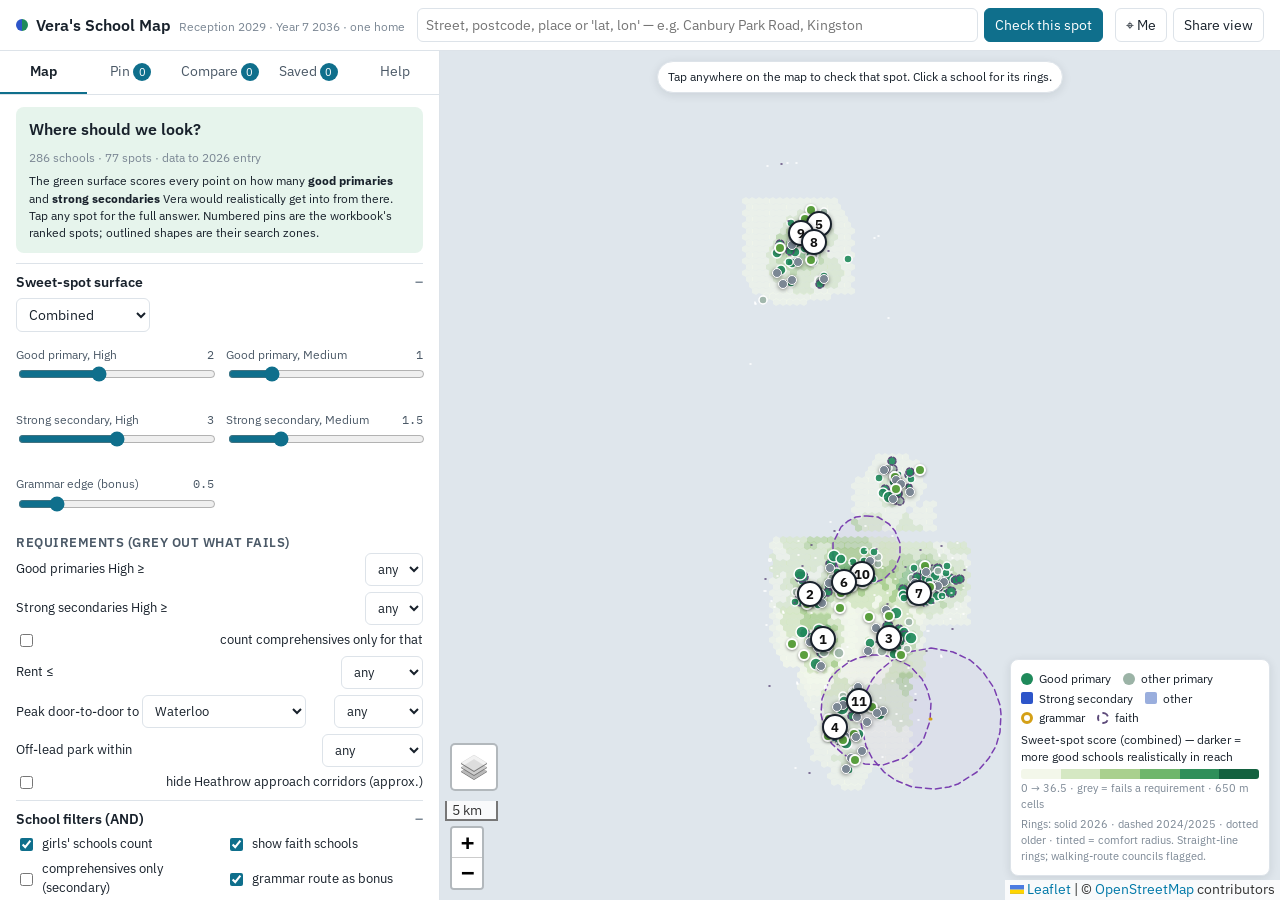
==== commit b7c81af6: "Rank markers: black number on white, readable in both themes Co-Authored-By: Claude Fable 5.1 <norep" ====
--- a/index.html
+++ b/index.html
@@ -13,8 +13,8 @@
 <meta name="apple-mobile-web-app-title" content="School Map">
 <link rel="preconnect" href="https://fonts.googleapis.com">
 <link rel="stylesheet" href="https://fonts.googleapis.com/css2?family=IBM+Plex+Sans:ital,wght@0,400;0,500;0,600;1,400&family=IBM+Plex+Mono:wght@400;500&display=swap">
-<link rel="stylesheet" href="vendor/leaflet.css?v=202611020916">
-<link rel="stylesheet" href="app.css?v=202611020916">
+<link rel="stylesheet" href="vendor/leaflet.css?v=202611020918">
+<link rel="stylesheet" href="app.css?v=202611020918">
 </head>
 <body>
 <div id="app">
@@ -57,25 +57,25 @@
   </main>
 </div>
 
-<script src="vendor/leaflet.js?v=202611020916"></script>
+<script src="vendor/leaflet.js?v=202611020918"></script>
 <!-- data: one global each, editable without rebuilding the app -->
-<script src="data/config.js?v=202611020916"></script>
-<script src="data/rules.js?v=202611020916"></script>
-<script src="data/schools.js?v=202611020916"></script>
-<script src="data/homes.js?v=202611020916"></script>
-<script src="data/chance_ref.js?v=202611020916"></script>
-<script src="data/rents.js?v=202611020916"></script>
-<script src="data/commute_costs.js?v=202611020916"></script>
-<script src="data/areas.js?v=202611020916"></script>
-<script src="data/meta.js?v=202611020916"></script>
-<script src="data/stations.js?v=202611020916"></script>
-<script src="data/parks.js?v=202611020916"></script>
-<script src="data/extras.js?v=202611020916"></script>
-<script src="data/nature.js?v=202611020916"></script>
-<script src="engine.js?v=202611020916"></script>
-<script src="app.js?v=202611020916"></script>
-<script src="panel.js?v=202611020916"></script>
-<script src="chat.js?v=202611020916"></script>
-<script src="enrich.js?v=202611020916"></script>
+<script src="data/config.js?v=202611020918"></script>
+<script src="data/rules.js?v=202611020918"></script>
+<script src="data/schools.js?v=202611020918"></script>
+<script src="data/homes.js?v=202611020918"></script>
+<script src="data/chance_ref.js?v=202611020918"></script>
+<script src="data/rents.js?v=202611020918"></script>
+<script src="data/commute_costs.js?v=202611020918"></script>
+<script src="data/areas.js?v=202611020918"></script>
+<script src="data/meta.js?v=202611020918"></script>
+<script src="data/stations.js?v=202611020918"></script>
+<script src="data/parks.js?v=202611020918"></script>
+<script src="data/extras.js?v=202611020918"></script>
+<script src="data/nature.js?v=202611020918"></script>
+<script src="engine.js?v=202611020918"></script>
+<script src="app.js?v=202611020918"></script>
+<script src="panel.js?v=202611020918"></script>
+<script src="chat.js?v=202611020918"></script>
+<script src="enrich.js?v=202611020918"></script>
 </body>
 </html>
--- a/app.css
+++ b/app.css
@@ -119,7 +119,7 @@
 textarea.note-in { width: 100%; min-height: 48px; font: inherit; border: 1px solid var(--line); border-radius: 6px; padding: 6px; background: var(--panel); color: var(--ink); }
 .pin-head { display: flex; justify-content: space-between; gap: 8px; align-items: flex-start; }
 .pin-head h2 { font-size: 17px; }
-.rankno { display: inline-grid; place-items: center; width: 22px; height: 22px; border-radius: 50%; background: var(--ink); color: var(--panel); font-size: 12px; font-weight: 600; }
+.rankno { display: inline-grid; place-items: center; width: 22px; height: 22px; border-radius: 50%; background: #ffffff; color: #111111; border: 2px solid #18212b; font-size: 12px; font-weight: 700; }
 
 /* legend + hint */
 .legend { position: absolute; right: 10px; bottom: 24px; background: var(--panel); border: 1px solid var(--line); border-radius: var(--radius); padding: 8px 10px; font-size: 12px; box-shadow: var(--shadow); max-width: 260px; z-index: 800; }
@@ -135,8 +135,8 @@
 .leaflet-tooltip.sm-tip { font: 12px var(--font); padding: 4px 8px; }
 .pin-marker { width: 22px; height: 22px; border-radius: 50% 50% 50% 0; transform: rotate(-45deg); background: var(--accent); border: 2px solid #fff; box-shadow: 0 1px 4px rgba(0,0,0,.4); }
 .pin-marker.active { background: #e4572e; }
-.home-marker { display: grid; place-items: center; width: 24px; height: 24px; border-radius: 50%; background: var(--ink); color: #fff; font: 600 12px var(--font); border: 2px solid #fff; box-shadow: 0 1px 4px rgba(0,0,0,.4); }
-.home-marker.minor { width: 10px; height: 10px; background: var(--ink-3); border-width: 1px; }
+.home-marker { display: grid; place-items: center; width: 26px; height: 26px; border-radius: 50%; background: #ffffff; color: #111111; font: 700 13px var(--font); border: 2px solid #18212b; box-shadow: 0 1px 4px rgba(0,0,0,.45); }
+.home-marker.minor { width: 10px; height: 10px; background: #7b8794; border: 1px solid #ffffff; }
 .station-marker { width: 10px; height: 10px; border-radius: 2px; background: #c0392b; border: 2px solid #fff; box-shadow: 0 1px 3px rgba(0,0,0,.4); }
 .park-marker { width: 12px; height: 12px; border-radius: 50%; background: #5a9f3e; border: 2px solid #fff; box-shadow: 0 1px 3px rgba(0,0,0,.4); }
 .leaflet-popup-content { font: 13px var(--font); margin: 10px 12px; }
